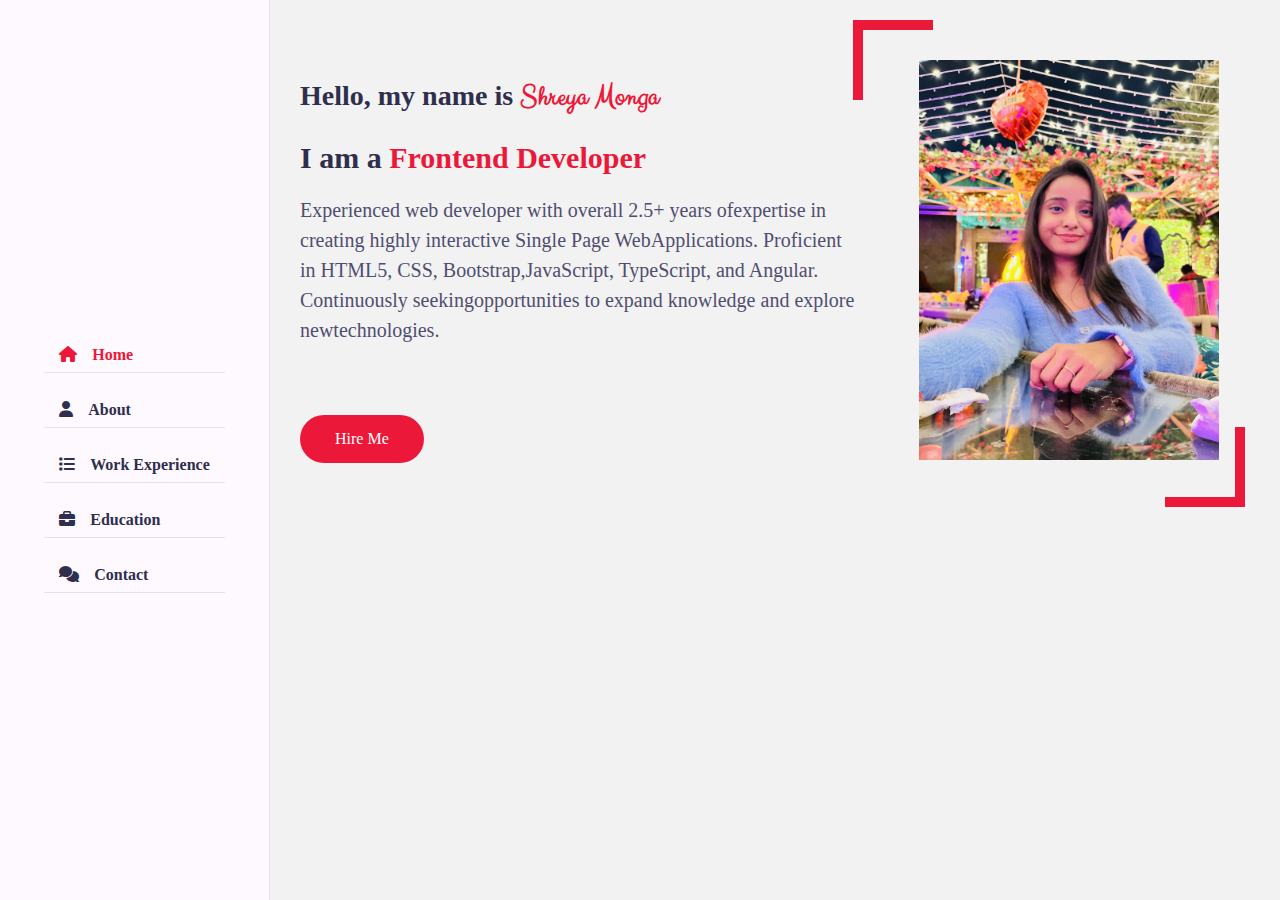
==== shreyaPortfollio/index.html @ 426bee28 "first commit" ====
<!DOCTYPE html>
<html lang="en">

<head>
    <meta charset="UTF-8">
    <meta name="viewport" content="width=device-width, initial-scale=1.0">
    <title>Document</title>
    <!-- CSS files -->
    <link rel="stylesheet" href="css/style.css">
    <link rel="stylesheet" href="css/skins/color-1.css">
    <link rel="stylesheet" href="https://cdnjs.cloudflare.com/ajax/libs/font-awesome/6.6.0/css/all.min.css">

</head>

<body>

    <!-- main container starts -->
    <div class="main-container">
        <!-- aside part start -->
        <div class="aside">

            <!-- <div class="logo">
                <a href=""><span>A</span>tlas</a>
            </div> -->
            <div class="nav-toggler">
                <span>

                </span>
            </div>
            <ul class="nav">
                <li><a href="#" onclick="showSection('home')" class="active"><i class="fa fa-home"></i>Home</a></li>
                <li><a href="#" onclick="showSection('about')"><i class="fa fa-user"></i>About</a></li>
                <li><a href="#" onclick="showSection('experience')"><i class="fa fa-list"></i>Work Experience</a></li>
                <li><a href="#" onclick="showSection('education')"><i class="fa fa-briefcase"></i>Education</a>
                </li>
                <li><a href="#" onclick="showSection('contact')"><i class="fa fa-comments"></i>Contact</a></li>
            </ul>
        </div>
        <!-- aside part start -->
        <!-- main content start -->
        <div class="main-content">
            <!-- Home section start -->
            <section id="home" class="home section">
                <div class="container">
                    <div class="row">
                        <div class="home-info padd-15">
                            <h3 class="hello">
                                Hello, my name is <span class="name">Shreya Monga</span>
                            </h3>
                            <h3 class="my-profession">
                                I am a <span class="typing">Frontend Developer</span>
                            </h3>
                            <p>Experienced web developer with overall 2.5+ years ofexpertise in creating highly
                                interactive Single Page
                                WebApplications. Proficient in HTML5, CSS, Bootstrap,JavaScript, TypeScript, and
                                Angular. Continuously
                                seekingopportunities to expand knowledge and explore newtechnologies.</p>
                            <a href="#contact" class="btn hire-me">Hire Me</a>
                        </div>
                        <div class="home-img padd-15">
                            <img src="images/profile.jpg" alt="">
                        </div>
                    </div>
                </div>
            </section>

            <!-- Home section end -->
            <!-- About section start -->
            <section id="about" class="about section">
                <div class="container">
                    <div class="row">
                        <div class="section-title padd-15">
                            <h4>
                                About Me
                            </h4>
                        </div>
                    </div>
                    <div class="row">
                        <div class="about-content padd-15">
                            <div class="row">
                                <div class="about-text padd-15">
                                    <h3>
                                        I'm Shreya Monga and <span>
                                            Frontend Developer
                                        </span>
                                    </h3>
                                    <p>
                                        Experienced web developer with overall 2.5+ years of expertise in creating
                                        highly interactive Single Page Web Applications. Proficient in HTML5, CSS,
                                        Bootstrap, JavaScript, TypeScript,Angular and React. Continuously seeking
                                        &nbsp; &nbsp; opportunities to expand knowledge and explore new &nbsp;
                                        technologies.
                                    </p>
                                </div>
                            </div>
                            <div class="row">
                                <div class="personal-info padd-15">
                                    <div class="row">
                                        <div class="info-item padd-15">
                                            <p>
                                                Birthday : <span>
                                                    13 Oct 1998
                                                </span>
                                            </p>
                                        </div>
                                        <div class="info-item padd-15">
                                            <p>
                                                Age : <span>
                                                    26
                                                </span>
                                            </p>
                                        </div>
                                        <div class="info-item padd-15">
                                            <p>
                                                Contact Number : <span>
                                                    9873340509
                                                </span>
                                            </p>
                                        </div>
                                        <div class="info-item padd-15">
                                            <p>
                                                Email : <span>
                                                    shreya.monga98@gmail.com
                                                </span>
                                            </p>
                                        </div>
                                        <div class="info-item padd-15">
                                            <p>
                                                Qualification : <span>
                                                    Post Graduate
                                                </span>
                                            </p>
                                        </div>
                                        <div class="info-item padd-15">
                                            <p>
                                                City : <span>
                                                    Delhi
                                                </span>
                                            </p>
                                        </div>



                                    </div>
                                    <div class="row">
                                        <div class="buttons padd-15">
                                            <a href="" class="btn">Download CV</a>
                                            <a href="#contact" class="btn hire-me">Hire Me</a>
                                        </div>
                                    </div>
                                </div>
                                <div class="skills padd-15">
                                    <div class="row">

                                        <div class="skill-item padd-15">
                                            <h5>HTML</h5>
                                            <div class="progress">
                                                <div class="progress-in" style="width: 96%;">
                                                    <div class="skill-percent">
                                                        96%
                                                    </div>
                                                </div>
                                            </div>
                                        </div>
                                        <div class="skill-item padd-15">
                                            <h5>CSS</h5>
                                            <div class="progress">
                                                <div class="progress-in" style="width: 76%;">
                                                    <div class="skill-percent">
                                                        76%
                                                    </div>
                                                </div>
                                            </div>
                                        </div>
                                        <div class="skill-item padd-15">
                                            <h5>Bootstrap</h5>
                                            <div class="progress">
                                                <div class="progress-in" style="width: 98%;">
                                                    <div class="skill-percent">
                                                        98%
                                                    </div>
                                                </div>
                                            </div>
                                        </div>
                                        <div class="skill-item padd-15">
                                            <h5>JavaScript</h5>
                                            <div class="progress">
                                                <div class="progress-in" style="width: 78%;">
                                                    <div class="skill-percent">
                                                        78%
                                                    </div>
                                                </div>
                                            </div>
                                        </div>
                                        <div class="skill-item padd-15">
                                            <h5>Angular</h5>
                                            <div class="progress">
                                                <div class="progress-in" style="width: 85%;">
                                                    <div class="skill-percent">
                                                        85%
                                                    </div>
                                                </div>
                                            </div>
                                        </div>
                                        <div class="skill-item padd-15">
                                            <h5>React</h5>
                                            <div class="progress">
                                                <div class="progress-in" style="width: 76%;">
                                                    <div class="skill-percent">
                                                        76%
                                                    </div>
                                                </div>
                                            </div>
                                        </div>
                                    </div>
                                </div>
                            </div>

                        </div>
                        <!-- <div class="row"> -->


                        <!-- </div> -->
                    </div>
                </div>
            </section>
            <section id="experience" class="experience section">
                <div class="container">
                    <div class="row">
                        <div class="section-title padd-15">
                            <h4>
                                Work Experience
                            </h4>
                        </div>
                    </div>
                    <div class="row">

                        <div class=" padd-15">
                            <!-- <div class="title"> -->

                            <!-- <div class="row"> -->
                            <div class="timeline-box" style="margin-left: 37px;">
                                <div class="timeline ">
                                    <!-- timeline item -->
                                    <div class="timeline-item">
                                        <div class="circle-dot"></div>

                                        <h3 class="timeline-date">
                                            <i class="fa fa-calendar">


                                            </i>
                                            Mar 2024 - Present
                                        </h3>
                                        <h4 class="timeline-title">
                                            Kynhood Technologies
                                        </h4>
                                        <ul class="timeline-text" style="list-style: disc;">
                                            <li>Developed and maintained the Admin Panel for Kyn.</li>
                                            <li>Enabled efficient data management for video and picture
                                                sharing.</li>
                                            <li>Ensured smooth operation of user content and app
                                                functionality.</li>
                                        </ul>

                                    </div>
                                    <div class="timeline-item">
                                        <div class="circle-dot"></div>

                                        <h3 class="timeline-date">
                                            <i class="fa fa-calendar">


                                            </i>
                                            Oct 2021 - Mar 2024
                                        </h3>
                                        <h4 class="timeline-title">
                                            Oodles Technologies
                                        </h4>
                                        <p class="timline-text" style="text-decoration: underline;margin-bottom: 5px;">
                                            Nowcast Churuch Engagement
                                        </p>
                                        <ul class="timeline-text" style="list-style: disc;">
                                            <li>Led UI/UX design and development of a responsive web-based
                                                application.</li>
                                            <li>Integrated APIs for seamless media publishing and user
                                                content management.
                                            </li>
                                            <li>Incorporated analytics tools to enhance application
                                                functionality and performance.
                                            </li>
                                            <li>
                                                Managed the Admin Panel to streamline data management and
                                                optimize operational efficiency.
                                            </li>
                                        </ul>
                                        <p class="timline-text"
                                            style="text-decoration: underline;margin-top: 10px;margin-bottom: 5px;">
                                            Premier Agent Network

                                        </p>
                                        <ul class="timeline-text" style="list-style: disc;">
                                            <li>Designed and launched a fully responsive web application for
                                                the Premier Agent Network</li>
                                            <li>Enabled seamless property buying and selling across the US.

                                            </li>
                                            <li>Optimized user experience across various devices and screen
                                                sizes for enhanced accessibility.

                                            </li>

                                        </ul>
                                    </div>

                                </div>
                            </div>
                            <!-- </div> -->
                        </div>
                    </div>
                </div>

            </section>
            <section id="education" class="education section">
                <div class="education padd-15">
                    <div class="container">
                        <div class="row">
                            <div class="section-title padd-15">
                                <h4>
                                    Education
                                </h4>
                            </div>
                        </div>
                        <div class="row">
                            <div class="timeline-box">
                                <div class="timeline">
                                    <!-- timeline item -->
                                    <div class="timeline-item">
                                        <div class="circle-dot"></div>

                                        <h3 class="timeline-date">
                                            <i class="fa fa-calendar">


                                            </i>
                                            2019 - 2022
                                        </h3>
                                        <h4 class="timeline-title">
                                            Masters of Computer Application (MCA)
                                        </h4>
                                        <p class="timline-text">
                                            Indira Gandhi National Open University
                                        </p>
                                    </div>
                                    <div class="timeline-item">
                                        <div class="circle-dot"></div>

                                        <h3 class="timeline-date">
                                            <i class="fa fa-calendar">


                                            </i>
                                            2016 - 2019
                                        </h3>
                                        <h4 class="timeline-title">
                                            Bachelor of Computer Application (BCA)
                                        </h4>
                                        <p class="timline-text">
                                            Guru Gobind Singh Indrapratha University
                                        </p>
                                    </div>
                                    <div class="timeline-item">
                                        <div class="circle-dot"></div>

                                        <h3 class="timeline-date">
                                            <i class="fa fa-calendar">


                                            </i>
                                            2014 - 2016
                                        </h3>
                                        <h4 class="timeline-title">
                                            XII (PCM)
                                        </h4>
                                        <p class="timline-text">
                                            Guru Harkrishan Public School
                                        </p>
                                    </div>
                                    <div class="timeline-item">
                                        <div class="circle-dot"></div>

                                        <h3 class="timeline-date">
                                            <i class="fa fa-calendar">


                                            </i>
                                            2015 - 2016
                                        </h3>
                                        <h4 class="timeline-title">
                                            X
                                        </h4>
                                        <p class="timline-text">
                                            Bharat National Public School
                                        </p>
                                    </div>


                                </div>
                            </div>
                        </div>
                    </div>

                </div>
            </section>
        </div>
        <!-- About section end -->


    </div>
    <!-- main content end -->


    <script src="js/script.js"></script>

</body>

</html>
---- shreyaPortfollio/css/style.css ----
@import url("https://fonts.googleapis.com/css2?family=Clicker+Script&family=Poppins:wght@200;300;400;500;600;700&display=swap");
:root {
  --bg-black-900: #f2f2f2;
  --bg-black-100: #fdf9ff;
  --bg-black-50: #e8dfec;
  --text-black-900: #302e4d;
  --text-black-700: #504e70;
}
body {
  line-height: 1.5;
  font-size: 16px;
  font-family: "Poppins" sans-serif;
}
* {
  margin: 0;
  padding: 0;
  outline: none;
  text-decoration: none;
  box-sizing: border-box;
}
ul {
  list-style: none;
}
::before,
::after {
  box-sizing: border-box;
}
.section {
  background: var(--bg-black-900);
  min-height: 100vh;
  display: block;
  padding: 0 30px;
  opacity: 1;
}
.hidden {
  display: none !important;
}
.main-content {
  padding-left: 270px;
}
.padd-15 {
  padding-left: 15px;
  padding-right: 15px;
}
.container {
  max-width: 1100px;
  width: 100%;
  /* background: red; */
  /* margin: auto; */
}
.section .container {
  padding-top: 60px;
  padding-bottom: 70px;
}
.section-title {
  flex: 0 0 100%;
  max-width: 100%;
  margin-bottom: 17px;
  /* background-color: red; */
}
.section-title h4 {
  font-size: 25px;
  color: var(--text-black-900);
  font-weight: 700;
  position: relative;
}
.section-title h4::before {
  content: "";
  height: 4px;
  width: 50px;
  background-color: var(--skin-color);
  position: absolute;
  top: 100%;
  left: 0;
}
.section-title h4::after {
  content: "";
  height: 4px;
  width: 25px;
  background-color: var(--skin-color);
  position: absolute;
  top: 100%;
  left: 0;
  margin-top: 8px;
}
.row {
  display: flex;
  flex-wrap: wrap;
  margin-left: -15px;
  margin-right: -15px;
  position: relative;
}
.btn {
  font-size: 16px;
  font-weight: 500;
  padding: 12px 35px;
  background: var(--skin-color);
  color: white;
  border-radius: 40px;
  white-space: nowrap;
  display: inline-block;
  transition: all 0.3s ease;
  border: none;
}
.btn:hover {
  transform: scale(1.05);
}
.shadow-dark {
  box-shadow: 0 0 20px rgba(48, 46, 77, 0.15);
}
/* aside  */
.aside {
  border-right: 1px solid var(--bg-black-50);
  width: 270px;
  background: var(--bg-black-100);
  position: fixed;
  left: 0;
  height: 100%;
  top: 0;
  z-index: 10;
  padding: 30px;
  display: flex;
  justify-content: center;
  align-items: center;
}
.aside .logo {
  position: absolute;
  top: 50px;
  font-size: 30px;
  text-transform: capitalize;
}
.aside .logo a {
  color: var(--text-black-900);
  font-weight: 700;
  padding: 15px 20px;
  font-size: 30px;
  letter-spacing: 5px;
  position: relative;
}
.aside .logo a span {
  font-family: "Clicker Script", cursive;
  font-size: 40px;
}
.aside .logo a::before {
  content: "";
  position: absolute;
  width: 20px;
  height: 20px;
  border-bottom: 5px solid var(--skin-color);
  border-left: 5px solid var(--skin-color);
  bottom: 0;
  left: 0;
}
.aside .logo a::after {
  content: "";
  position: absolute;
  width: 20px;
  height: 20px;
  border-top: 5px solid var(--skin-color);
  border-right: 5px solid var(--skin-color);
  right: 0;
  top: 0;
}
.aside .nav-toggler {
  height: 40px;
  width: 45px;
  border: 1px solid var(--bg-black-50);
  cursor: pointer;
  position: fixed;
  left: 300px;
  top: 20px;
  border-radius: 5px;
  background: var(--bg-black-100);
  display: none;
  justify-content: center;
  align-items: center;
}
.aside .nav-toggler span {
  height: 2px;
  width: 18px;
  background: var(--skin-color);
  display: inline-block;
  position: relative;
}
.aside .nav-toggler span::before {
  content: "";
  height: 2px;
  width: 18px;
  background: var(--skin-color);
  position: absolute;
  top: -6px;
  left: 0;
}
.aside .nav-toggler span::after {
  content: "";
  height: 2px;
  width: 18px;
  background: var(--skin-color);
  position: absolute;
  top: 6px;
  left: 0;
}
.aside .nav {
  margin-top: 50px;
}
.aside .nav li {
  margin-bottom: 20px;
  display: block;
}
.aside .nav li a {
  font-size: 16px;
  font-weight: 600;
  display: block;
  color: var(--text-black-900);
  padding: 5px 15px;
  border-bottom: 1px solid var(--bg-black-50);
}
.aside .nav li a.active {
  color: var(--skin-color);
}
.section {
  display: none; /* Hide all sections by default */
}
.section.active {
  display: block; /* Show the active section */
}

.aside .nav li a i {
  margin-right: 15px;
}
/* home */
.home {
  min-height: 100vh;
  display: flex;
  color: var(--text-black-900);
}
.home .home-info {
  flex: 0 0 60%;
  max-width: 60%;
}
h3.hello {
  font-size: 28px;
  margin: 15px 0;
}
h3.hello span {
  font-family: "Clicker Script", cursive;
  font-size: 30px;
  font-weight: 700;
  color: var(--skin-color);
}
h3.my-profession {
  font-size: 30px;
  margin: 15px 0;
}
.typing {
  color: var(--skin-color);
}
.home-info p {
  margin-bottom: 70px;
  font-size: 20px;
  color: var(--text-black-700);
}
.home .home-img {
  flex: 0 0 40%;
  max-width: 40%;
  /* background: red; */
  text-align: center;
  position: relative;
  /* background: red; */
}
.home-img::after {
  content: "";
  position: absolute;
  height: 80px;
  width: 80px;
  border-bottom: 10px solid var(--skin-color);
  border-right: 10px solid var(--skin-color);
  right: 20px;
  bottom: -40px;
}
.home-img::before {
  content: "";
  position: absolute;
  height: 80px;
  width: 80px;
  border-top: 10px solid var(--skin-color);
  border-left: 10px solid var(--skin-color);
  left: -20px;
  top: -40px;
}
.home .home-img img {
  height: 400px;
}
/* About */
.about .about-content {
  flex: 0 0 100%;
  max-width: 100%;
  /* background-color: red; */
}
.about .about-content .about-text {
  flex: 0 0 100%;
  max-width: 100%;
  /* background-color: red;
     */
}
.about .about-content .about-text h3 {
  font-size: 24px;
  margin-bottom: 15px;
  font-weight: 700;
  color: var(--text-black-900);
}
.about .about-content .about-text h3 span {
  color: var(--skin-color);
}
.about .about-content .about-text p {
  font-size: 16px;
  line-height: 25px;
  color: var(--text-black-700);
}
.about .about-content .personal-info {
  flex: 0 0 60%;
  max-width: 60%;
  /* background-color: red; */
  margin-top: 40px;
}
.about .about-content .personal-info .info-item {
  flex: 0 0 50%;
  max-width: 50%;
  /* background-color: red; */
}
.about .about-content .personal-info .info-item p {
  font-weight: 600;
  padding: 10px 0;
  font-size: 16px;
  color: var(--text-black-900);
  border-bottom: 1px solid var(--bg-black-50);
}
.about .about-content .personal-info .info-item p span {
  font-weight: 400;
  color: var(--text-black-700);
  margin-left: 4px;
  display: inline-block;
}
.about .about-content .personal-info .buttons {
  margin-top: 30px;
}
.about .about-content .personal-info .buttons .btn {
  margin-right: 15px;
  margin-top: 10px;
}
.about .about-content .skills {
  flex: 0 0 40%;
  max-width: 40%;
  /* background-color: green; */
  margin-top: 40px;
}
.about .about-content .skills .skill-item {
  flex: 0 0 100%;
  max-width: 100%;
  /* background-color: red; */
}
.about .about-content .skills .skill-item h5 {
  line-height: 40px;
  font-weight: 600;
  font-size: 16px;
  /* color: var(--bg-black-900); */
  text-transform: capitalize;
}
.about .about-content .skills .skill-item .progress {
  background-color: var(--bg-black-50);
  height: 7px;
  border-radius: 4px;
  width: 100%;
  position: relative;
}
.about .about-content .skills .skill-item {
  margin-bottom: 25px;
}
.about .about-content .skills .skill-item .progress .progress-in {
  position: absolute;
  left: 0;
  top: 0;
  height: 100%;
  border-radius: 4px;
  background-color: var(--skin-color);
}
.about .about-content .skills .skill-item .skill-percent {
  position: absolute;
  right: 0;
  color: var(--text-black-900);
  top: -40px;
  font-weight: 400;
  line-height: 40px;
}
.about .about-content .education,
.about .about-content .experience {
  flex: 0 0 50%;
  max-width: 50%;
  margin-top: 30px;
  /* background-color: red; */
}
.about .about-content h3.title {
  color: var(--text-black-900);
  font-size: 24px;
  margin-bottom: 30px;
  font-weight: 700;
}
.about .about-content .timeline-box {
  flex: 0 0 100%;
  max-width: 100%;
  /* background-color: red; */
}
/* .about .about-content .timeline {
  background-color: var(--bg-black-100);
  padding: 30px 15px;
  border: 1px solid var(--bg-black-50);
  border-radius: 10px;
  width: 100%;
  position: relative;
} */
/* .about .about-content .timeline .timeline-item {
  position: relative;
  padding-left: 37px;
  padding-bottom: 50px;
}
.about .about-content .timeline .timeline-item:last-child {
  padding-bottom: 0;
}
.about .about-content .timeline .timeline-item::before {
  content: "";
  width: 1px;
  position: absolute;
  height: 100%;
  left: 7px;
  top: 0;
  background-color: var(--skin-color);
} */
/* .about .about-content .timeline .circle-dot {
  position: absolute;
  left: 0;
  top: 0;
  height: 15px;
  width: 15px;
  border-radius: 50%;
  background-color: var(--skin-color);
} */
/* .about .about-content .timeline .timeline-date {
  font-weight: 400;
  font-size: 14px;
  margin-bottom: 12px;
  color: var(--text-black-700);
} */
/* .about .about-content .timeline .timeline-date .fa {
  margin-right: 5px;
} */
/* .about .about-content .timeline .timeline-title {
  font-weight: 700;
  font-size: 18px;
  margin-bottom: 15px;
  text-transform: capitalize;
  color: var(--text-black-900);
} */
/* .about .about-content .timeline .timeline-text {
  line-height: 25px;
  font-size: 16px;
  text-align: justify;
  color: var(--text-black-700);
} */
/* education */
.education .education-content {
  flex: 0 0 100%;
  max-width: 100%;
  /* background-color: red; */
}

/* experience */
.experience {
  /* flex: 0 0 50%;
  max-width: 50%;
  margin-top: 30; */
}
.timeline {
  /* background-color: var(--bg-black-100); */
  padding: 30px 15px;
  /* border: 1px solid var(--bg-black-50); */
  /* border-radius: 10px; */
  width: 100%;
  position: relative;
}
.timeline-box {
  flex: 0 0 100%;
  max-width: 100%;
}
.timeline-item {
  position: relative;
  padding-left: 37px;
  padding-bottom: 50px;
}
.timeline-item::before {
  content: "";
  width: 1px;
  position: absolute;
  height: 100%;
  left: 7px;
  top: 0;
  background-color: var(--skin-color);
}
.timeline-item:last-child {
  padding-bottom: 0;
}
.timeline .circle-dot {
  position: absolute;
  left: 0;
  top: 0;
  height: 15px;
  width: 15px;
  border-radius: 50%;
  background-color: var(--skin-color);
}
.timeline .timeline-date {
  font-weight: 400;
  font-size: 14px;
  margin-bottom: 12px;
  color: var(--text-black-700);
}
.timeline-date .fa {
  margin-right: 5px;
}
.timeline .timeline-title {
  font-weight: 700;
  font-size: 18px;
  margin-bottom: 15px;
  text-transform: capitalize;
  color: var(--text-black-900);
}
.timeline .timeline-text {
  line-height: 25px;
  font-size: 16px;
  text-align: justify;
  color: var(--text-black-700);
}
---- shreyaPortfollio/css/skins/color-1.css ----
:root{
    --skin-color: #ec1839;
    
}
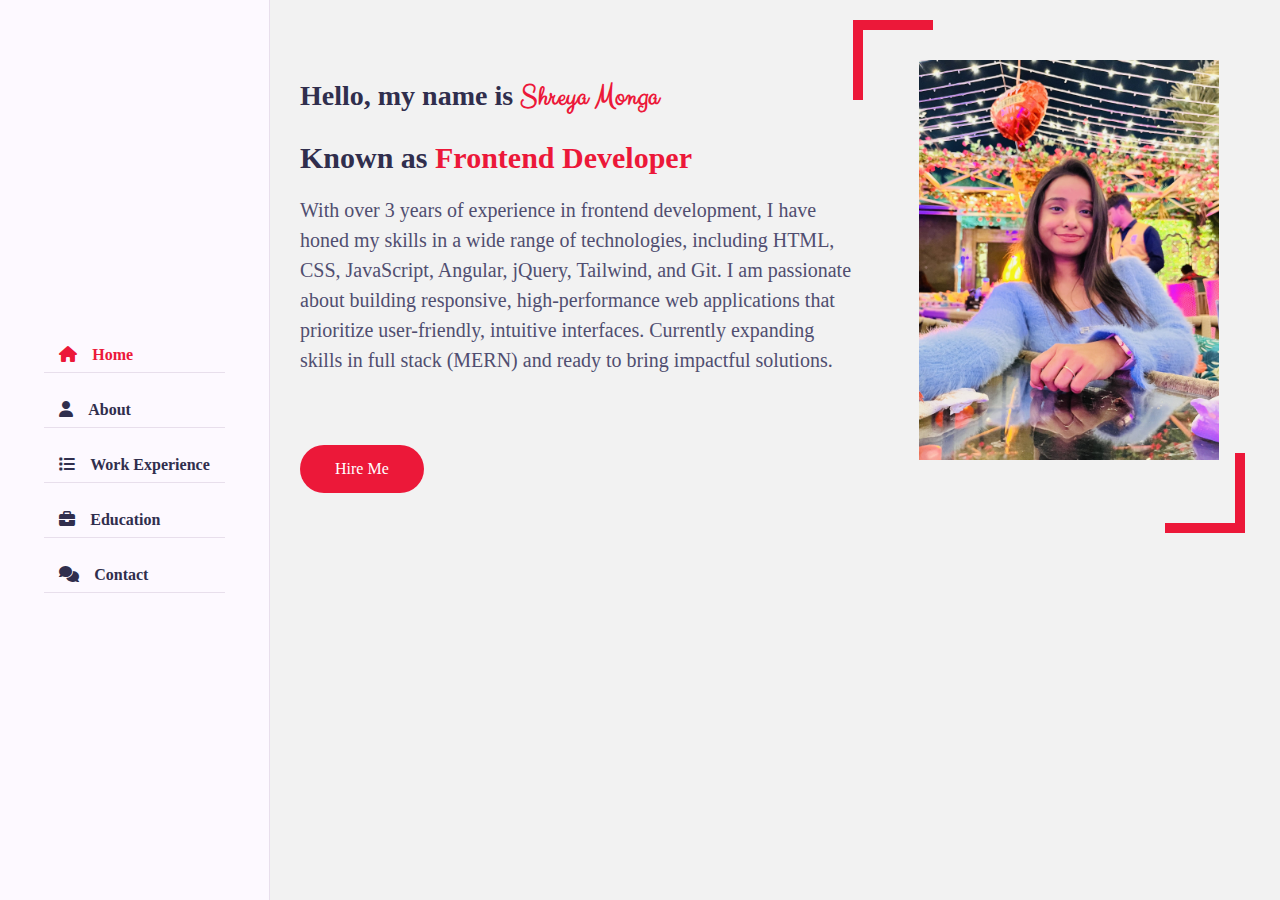
==== commit f4edcaba: "build issue" ====
--- a/shreyaPortfollio/index.html
+++ b/shreyaPortfollio/index.html
@@ -48,13 +48,15 @@
                                 Hello, my name is <span class="name">Shreya Monga</span>
                             </h3>
                             <h3 class="my-profession">
-                                I am a <span class="typing">Frontend Developer</span>
+                                Known as <span class="typing">Frontend Developer</span>
                             </h3>
-                            <p>Experienced web developer with overall 2.5+ years ofexpertise in creating highly
-                                interactive Single Page
-                                WebApplications. Proficient in HTML5, CSS, Bootstrap,JavaScript, TypeScript, and
-                                Angular. Continuously
-                                seekingopportunities to expand knowledge and explore newtechnologies.</p>
+                            <p>With over 3 years of experience in frontend development, I have honed my skills in a wide
+                                range of technologies,
+                                including HTML, CSS, JavaScript, Angular, jQuery, Tailwind, and Git. I am passionate
+                                about building responsive,
+                                high-performance web applications that prioritize user-friendly, intuitive interfaces.
+                                Currently expanding skills in
+                                full stack (MERN) and ready to bring impactful solutions.</p>
                             <a href="#contact" class="btn hire-me">Hire Me</a>
                         </div>
                         <div class="home-img padd-15">
@@ -85,11 +87,16 @@
                                         </span>
                                     </h3>
                                     <p>
-                                        Experienced web developer with overall 2.5+ years of expertise in creating
-                                        highly interactive Single Page Web Applications. Proficient in HTML5, CSS,
-                                        Bootstrap, JavaScript, TypeScript,Angular and React. Continuously seeking
-                                        &nbsp; &nbsp; opportunities to expand knowledge and explore new &nbsp;
-                                        technologies.
+                                        With over 3 years of experience in frontend development, I have honed my skills
+                                        in a wide
+                                        range of technologies,
+                                        including HTML, CSS, JavaScript, Angular, jQuery, Tailwind, and Git. I am
+                                        passionate
+                                        about building responsive,
+                                        high-performance web applications that prioritize user-friendly, intuitive
+                                        interfaces.
+                                        Currently expanding skills in
+                                        full stack (MERN) and ready to bring impactful solutions..
                                     </p>
                                 </div>
                             </div>
@@ -412,6 +419,118 @@
 
                 </div>
             </section>
+
+
+            <!---Contact Section-->
+            <section id="contact" class="contact section">
+                <div class="container">
+                    <div class="row">
+                        <div class="section-title padd-15">
+                            <h2>Contact Me</h2>
+
+                        </div>
+
+                    </div>
+                    <h3 class="contact-title">
+                        Have You Any Questions ?
+                    </h3>
+                    <h4 class="contact-sub-title">
+                        I'M AT YOUR SERVICES
+                    </h4>
+                    <div class="row">
+                        <div class="contact-info-item col-md-4">
+                            <div class="icon">
+                                <i class="fa fa-phone">
+
+                                </i>
+                            </div>
+                            <h4>
+                                Call Me On
+                            </h4>
+                            <p>9873340509</p>
+                        </div>
+                        <div class="contact-info-item col-md-4">
+                            <div class="icon">
+                                <i class="fa fa-linkedin">
+
+                                </i>
+                            </div>
+                            <h4>
+                                LinkedIn
+                            </h4>
+                            <p>www.linkedin.com/in/shreya-monga</p>
+                        </div>
+                        <div class="contact-info-item col-md-4">
+                            <div class="icon">
+                                <i class="fa fa-envelope">
+
+                                </i>
+                            </div>
+                            <h4>
+                                Email
+                            </h4>
+                            <p>shreya.monga98@gmail.com</p>
+                        </div>
+                    </div>
+                    <h3 class="contact-title padd-15">
+                        SEND ME AN EMAIL
+                    </h3>
+                    <h4 class="contact-sub-title padd-15">
+                        I'M VERY RESPONSIVE TO MESSAGES </h4>
+
+                    <div class="row">
+                        <div class="contact-form padd-15">
+                            <div class="row">
+                                <div class="form-item col-6 padd-15">
+                                    <div class="form-group">
+                                        <input type="text" class="form-control" placeholder="Name">
+                                    </div>
+                                </div>
+
+                                <div class="form-item col-6 padd-15">
+                                    <div class="form-group">
+                                        <input type="email" class="form-control" placeholder="Email">
+                                    </div>
+                                </div>
+
+                            </div>
+                            <div class="row">
+
+                                <div class="form-item col-6 padd-15">
+                                    <div class="form-group">
+                                        <input type="text" class="form-control" placeholder="Subject">
+                                    </div>
+                                </div>
+                                <!-- <div class="row"> -->
+
+                                <div class="form-item col-6 padd-15">
+                                    <div class="form-group">
+                                        <textarea name="" class="form-control" id="" placeholder="Message" cols="30"
+                                            rows="10"></textarea>
+                                    </div>
+                                </div>
+
+                                <!-- </div> -->
+
+                            </div>
+
+                            <div class="btn-align">
+
+                                <div class="form-item col-6 padd-15">
+                                    <div class="form-group">
+                                        <button type="submit" class="btn">Send Message</button>
+                                    </div>
+                                </div>
+
+                            </div>
+                        </div>
+
+                    </div>
+
+
+
+                </div>
+            </section>
         </div>
         <!-- About section end -->
 
--- a/shreyaPortfollio/css/style.css
+++ b/shreyaPortfollio/css/style.css
@@ -539,3 +539,100 @@
   text-align: justify;
   color: var(--text-black-700);
 }
+/* contact */
+/* Contact */
+.contact-title {
+  color: var(--skin-color);
+  text-align: center;
+  font-size: 25px;
+  margin-bottom: 20px;
+}
+
+.contact-sub-title {
+  color: var(--text-black-900);
+  text-align: center;
+  font-size: 15px;
+  margin-bottom: 60px;
+}
+
+.contact-info {
+  display: flex;
+  justify-content: space-evenly;
+  align-items: center;
+  flex-wrap: wrap;
+  text-align: center;
+  margin-bottom: 60px;
+}
+
+.contact .contact-info-item {
+  flex: 1;
+  max-width: 33%;
+  text-align: center;
+  margin-bottom: 20px;
+  padding: 0 15px;
+}
+
+.contact .contact-info-item .icon {
+  display: inline-block;
+  margin-bottom: 10px;
+}
+
+.contact .contact-info-item .icon .fa {
+  font-size: 25px;
+  color: var(--skin-color);
+}
+
+contact .contact-info-item h4 {
+  font-size: 18px;
+  font-weight: 700;
+  color: var(--text-black-900);
+  text-transform: capitalize;
+  margin: 15px 0 5px;
+}
+
+.contact .contact-info-item p {
+  font-size: 16px;
+  line-height: 25px;
+  color: var(--text-black-700);
+  font-weight: 400;
+  word-wrap: break-word;
+}
+.contact .contact-form {
+  flex: 0 0 100%;
+  max-width: 100%;
+}
+.contact .contact-form .col-6 {
+  flex: 0 0 50%;
+  max-width: 50%;
+}
+.contact .contact-form .col-12 {
+  flex: 0 0 100%;
+  max-width: 100%;
+}
+.contact .contact-form .form-item {
+  margin-bottom: 30px;
+}
+.contact .contact-form .form-item .form-control {
+  width: 100%;
+  height: 50px;
+  border-radius: 25px;
+  background: var(--bg-black-100);
+  border: 1px solid var(--bg-black-50);
+  padding: 10px 25px;
+  font-size: 16px;
+  color: var(--text-black-700);
+  transition: all 0.3s ease;
+}
+.contact .contact-form .form-item .form-control:focus {
+  box-shadow: 0 0 20px rgba(48, 46, 77, 0.15);
+}
+.contact .contact-form .form-item textarea.form-control {
+  height: 140px;
+}
+.contact .contact-form .btn {
+  height: 50px;
+  padding: 0 50px;
+}
+.btn-align {
+  float: right;
+}
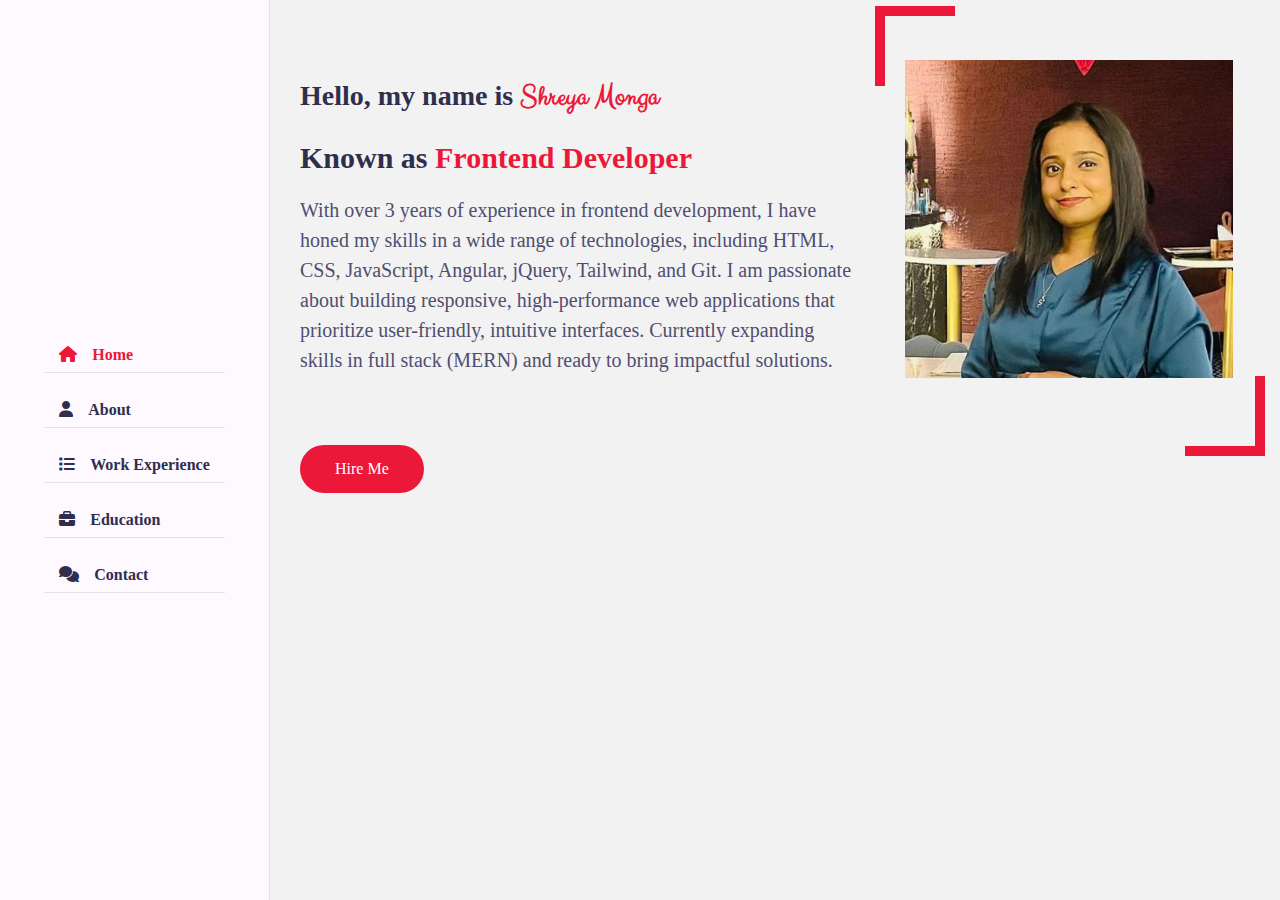
==== commit 4d0c6274: "update profile img" ====
--- a/shreyaPortfollio/index.html
+++ b/shreyaPortfollio/index.html
@@ -257,7 +257,7 @@
 
 
                                             </i>
-                                            Mar 2024 - Present
+                                            Mar 2024 - Oct 2024
                                         </h3>
                                         <h4 class="timeline-title">
                                             Kynhood Technologies
--- a/shreyaPortfollio/css/style.css
+++ b/shreyaPortfollio/css/style.css
@@ -275,8 +275,8 @@
   width: 80px;
   border-bottom: 10px solid var(--skin-color);
   border-right: 10px solid var(--skin-color);
-  right: 20px;
-  bottom: -40px;
+  right: 0px;
+  bottom: 37px;
 }
 .home-img::before {
   content: "";
@@ -285,11 +285,11 @@
   width: 80px;
   border-top: 10px solid var(--skin-color);
   border-left: 10px solid var(--skin-color);
-  left: -20px;
-  top: -40px;
+    left: 2px;
+    top: -54px;
 }
 .home .home-img img {
-  height: 400px;
+  height: 318px;
 }
 /* About */
 .about .about-content {
